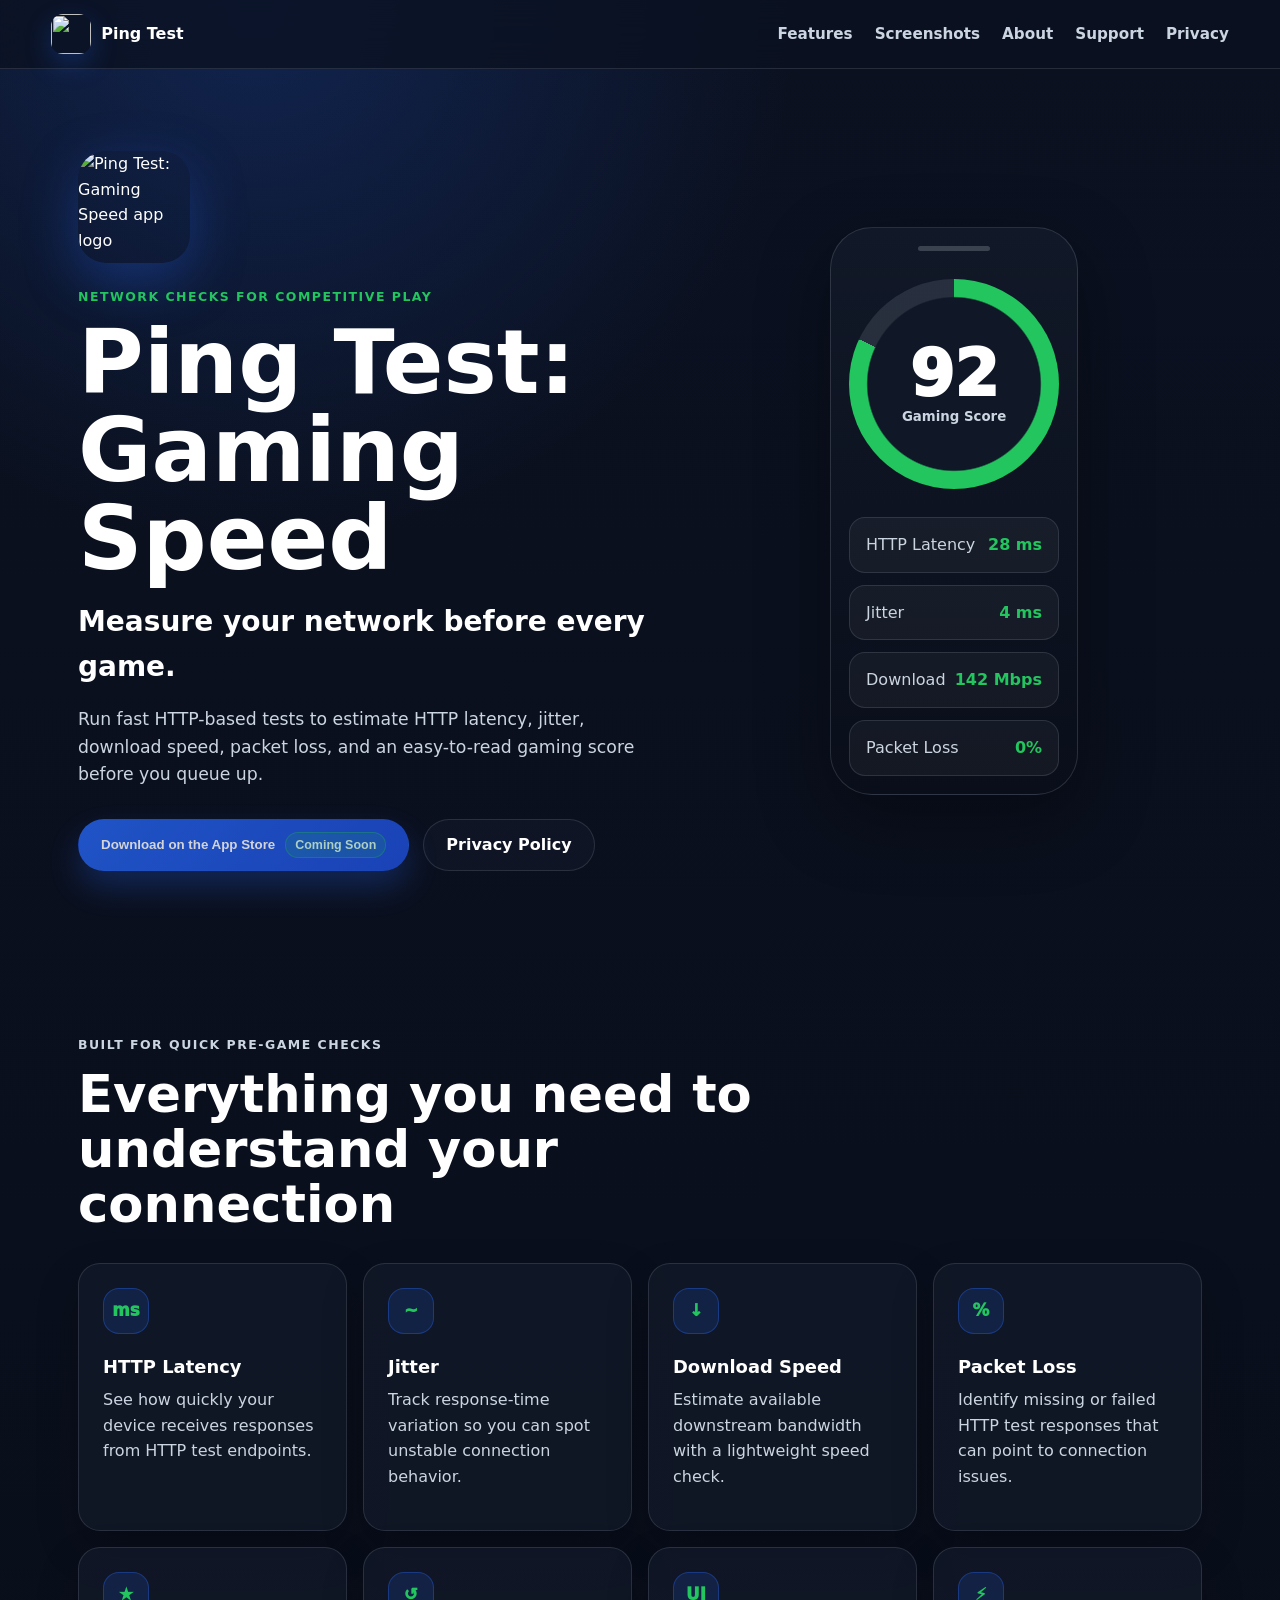
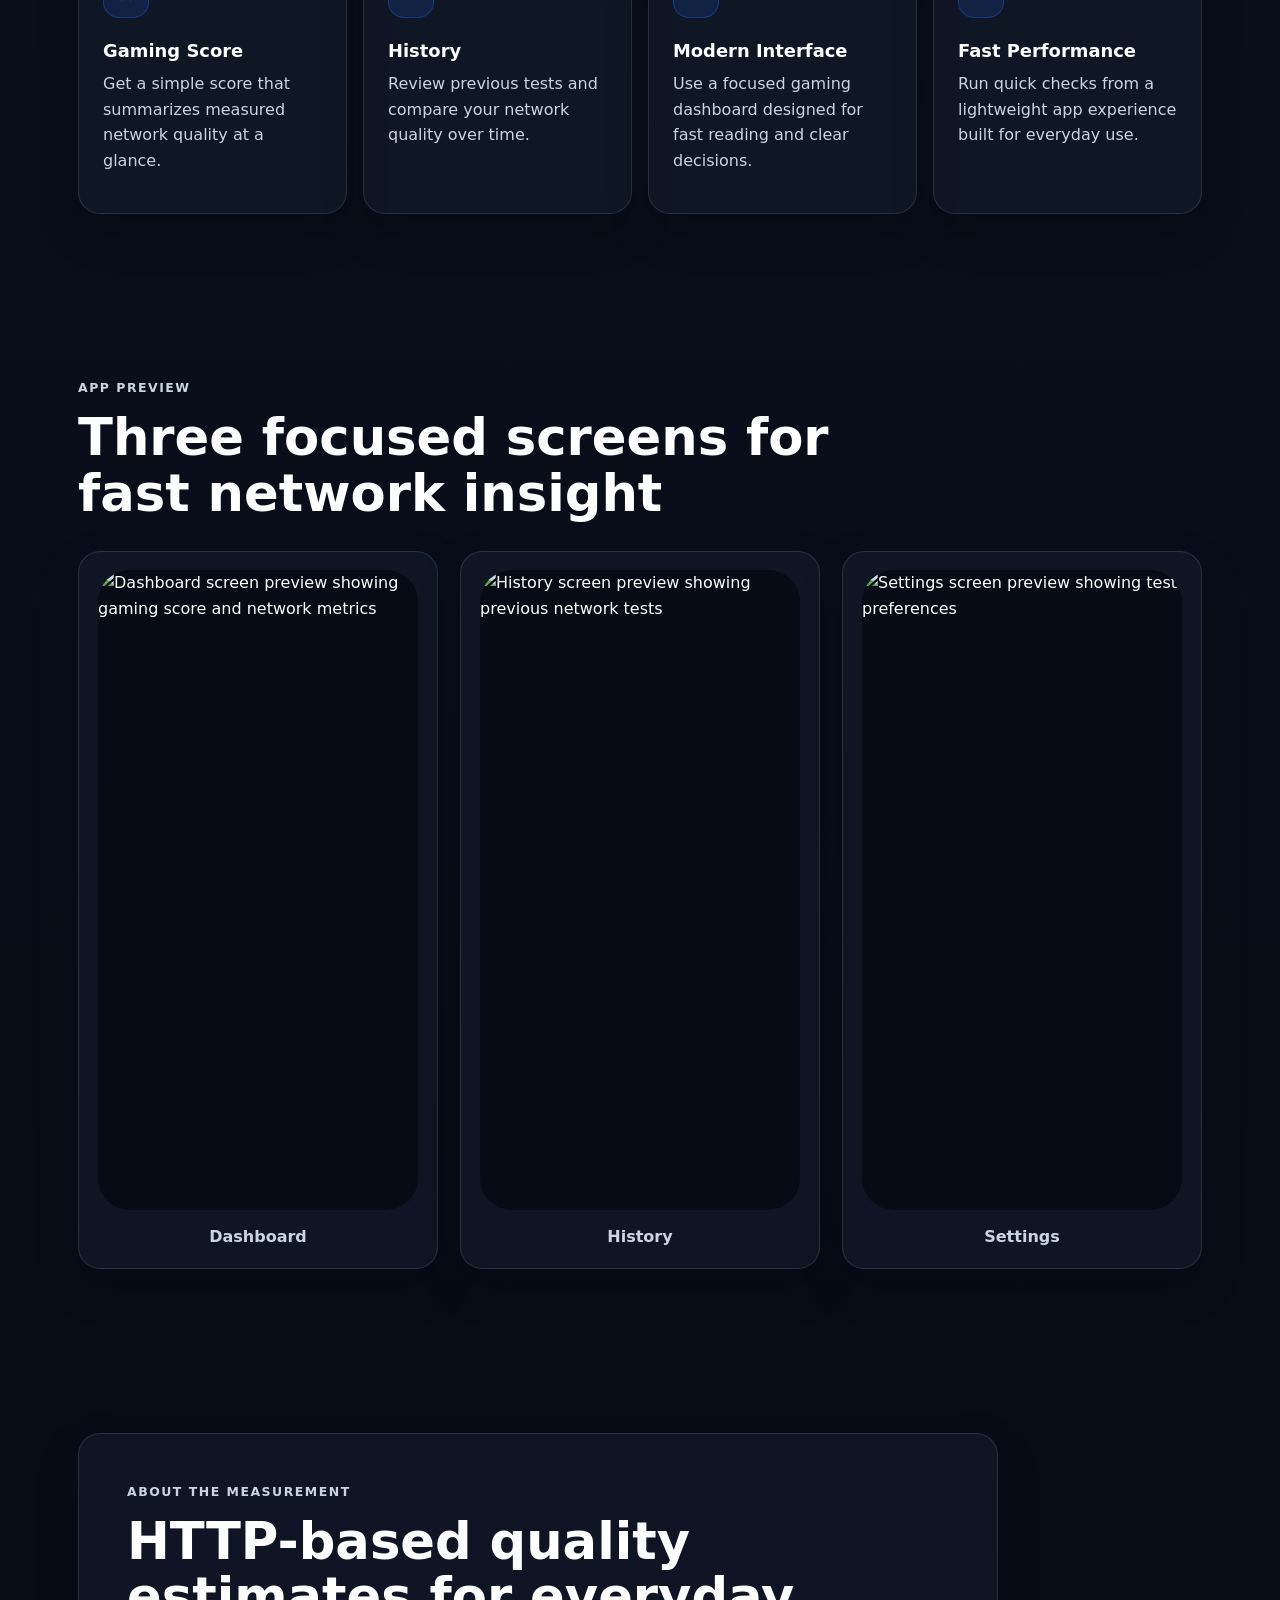
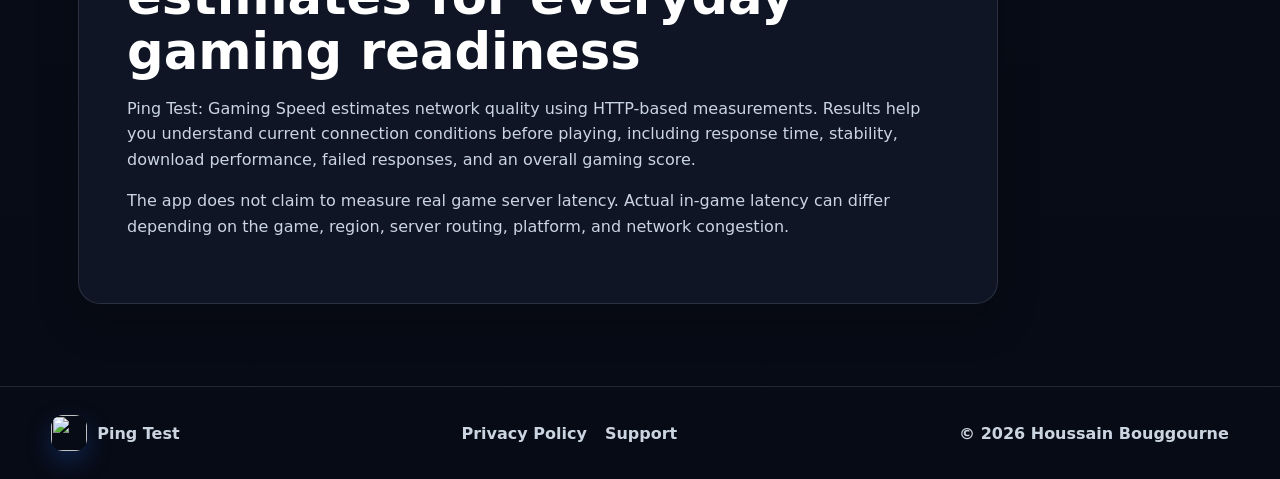
==== index.html @ 3e4aea9c "Add files via upload" ====
<!DOCTYPE html>
<html lang="en">
<head>
  <meta charset="UTF-8">
  <meta name="viewport" content="width=device-width, initial-scale=1.0">
  <title>Ping Test: Gaming Speed | Network Speed Test for Gamers</title>
  <meta name="description" content="Ping Test: Gaming Speed helps gamers estimate network quality with HTTP latency, jitter, download speed, packet loss, gaming score, and history.">
  <meta name="robots" content="index, follow">
  <link rel="canonical" href="https://example.com/">
  <link rel="icon" type="image/png" href="assets/favicon.png">
  <link rel="apple-touch-icon" href="assets/logo.png">
  <meta property="og:type" content="website">
  <meta property="og:title" content="Ping Test: Gaming Speed">
  <meta property="og:description" content="Measure your network before every game with HTTP-based latency, jitter, speed, packet loss, and gaming score insights.">
  <meta property="og:url" content="https://example.com/">
  <meta property="og:image" content="https://example.com/assets/logo.png">
  <meta name="twitter:card" content="summary_large_image">
  <meta name="twitter:title" content="Ping Test: Gaming Speed">
  <meta name="twitter:description" content="Estimate your network quality before every game.">
  <meta name="twitter:image" content="https://example.com/assets/logo.png">
  <link rel="stylesheet" href="style.css">
</head>
<body>
  <header class="site-header" data-header>
    <a class="brand" href="index.html" aria-label="Ping Test: Gaming Speed home">
      <img src="assets/logo.png" alt="" width="40" height="40">
      <span>Ping Test</span>
    </a>
    <button class="nav-toggle" type="button" aria-label="Open navigation" aria-expanded="false" data-nav-toggle>
      <span></span>
      <span></span>
      <span></span>
    </button>
    <nav class="site-nav" data-nav>
      <a href="#features">Features</a>
      <a href="#screenshots">Screenshots</a>
      <a href="#about">About</a>
      <a href="support.html">Support</a>
      <a href="privacy.html">Privacy</a>
    </nav>
  </header>

  <main>
    <section class="hero section-shell">
      <div class="hero-content reveal">
        <img class="hero-logo" src="assets/logo.png" alt="Ping Test: Gaming Speed app logo" width="112" height="112">
        <p class="eyebrow">Network checks for competitive play</p>
        <h1>Ping Test: Gaming Speed</h1>
        <p class="subtitle">Measure your network before every game.</p>
        <p class="hero-description">
          Run fast HTTP-based tests to estimate HTTP latency, jitter, download speed, packet loss, and an easy-to-read gaming score before you queue up.
        </p>
        <div class="hero-actions" aria-label="Primary actions">
          <button class="button button-primary" type="button" disabled>Download on the App Store <span>Coming Soon</span></button>
          <a class="button button-secondary" href="privacy.html">Privacy Policy</a>
        </div>
      </div>
      <div class="hero-panel reveal" aria-label="App performance summary preview">
        <div class="phone-preview">
          <div class="phone-speaker"></div>
          <div class="score-ring">
            <span>92</span>
            <small>Gaming Score</small>
          </div>
          <div class="metric-row"><span>HTTP Latency</span><strong>28 ms</strong></div>
          <div class="metric-row"><span>Jitter</span><strong>4 ms</strong></div>
          <div class="metric-row"><span>Download</span><strong>142 Mbps</strong></div>
          <div class="metric-row"><span>Packet Loss</span><strong>0%</strong></div>
        </div>
      </div>
    </section>

    <section class="features section-shell" id="features">
      <div class="section-heading reveal">
        <p class="eyebrow">Built for quick pre-game checks</p>
        <h2>Everything you need to understand your connection</h2>
      </div>
      <div class="feature-grid">
        <article class="feature-card reveal">
          <span class="feature-icon">ms</span>
          <h3>HTTP Latency</h3>
          <p>See how quickly your device receives responses from HTTP test endpoints.</p>
        </article>
        <article class="feature-card reveal">
          <span class="feature-icon">~</span>
          <h3>Jitter</h3>
          <p>Track response-time variation so you can spot unstable connection behavior.</p>
        </article>
        <article class="feature-card reveal">
          <span class="feature-icon">↓</span>
          <h3>Download Speed</h3>
          <p>Estimate available downstream bandwidth with a lightweight speed check.</p>
        </article>
        <article class="feature-card reveal">
          <span class="feature-icon">%</span>
          <h3>Packet Loss</h3>
          <p>Identify missing or failed HTTP test responses that can point to connection issues.</p>
        </article>
        <article class="feature-card reveal">
          <span class="feature-icon">★</span>
          <h3>Gaming Score</h3>
          <p>Get a simple score that summarizes measured network quality at a glance.</p>
        </article>
        <article class="feature-card reveal">
          <span class="feature-icon">↺</span>
          <h3>History</h3>
          <p>Review previous tests and compare your network quality over time.</p>
        </article>
        <article class="feature-card reveal">
          <span class="feature-icon">UI</span>
          <h3>Modern Interface</h3>
          <p>Use a focused gaming dashboard designed for fast reading and clear decisions.</p>
        </article>
        <article class="feature-card reveal">
          <span class="feature-icon">⚡</span>
          <h3>Fast Performance</h3>
          <p>Run quick checks from a lightweight app experience built for everyday use.</p>
        </article>
      </div>
    </section>

    <section class="screenshots section-shell" id="screenshots">
      <div class="section-heading reveal">
        <p class="eyebrow">App preview</p>
        <h2>Three focused screens for fast network insight</h2>
      </div>
      <div class="screenshot-grid">
        <figure class="screenshot-card reveal">
          <img src="assets/screenshots/screenshot-dashboard.svg" alt="Dashboard screen preview showing gaming score and network metrics" loading="lazy" width="320" height="640">
          <figcaption>Dashboard</figcaption>
        </figure>
        <figure class="screenshot-card reveal">
          <img src="assets/screenshots/screenshot-history.svg" alt="History screen preview showing previous network tests" loading="lazy" width="320" height="640">
          <figcaption>History</figcaption>
        </figure>
        <figure class="screenshot-card reveal">
          <img src="assets/screenshots/screenshot-settings.svg" alt="Settings screen preview showing test preferences" loading="lazy" width="320" height="640">
          <figcaption>Settings</figcaption>
        </figure>
      </div>
    </section>

    <section class="about section-shell" id="about">
      <div class="about-card reveal">
        <p class="eyebrow">About the measurement</p>
        <h2>HTTP-based quality estimates for everyday gaming readiness</h2>
        <p>
          Ping Test: Gaming Speed estimates network quality using HTTP-based measurements. Results help you understand current connection conditions before playing, including response time, stability, download performance, failed responses, and an overall gaming score.
        </p>
        <p>
          The app does not claim to measure real game server latency. Actual in-game latency can differ depending on the game, region, server routing, platform, and network congestion.
        </p>
      </div>
    </section>
  </main>

  <footer class="site-footer">
    <div class="footer-inner">
      <a class="brand" href="index.html">
        <img src="assets/logo.png" alt="" width="36" height="36">
        <span>Ping Test</span>
      </a>
      <nav aria-label="Footer navigation">
        <a href="privacy.html">Privacy Policy</a>
        <a href="support.html">Support</a>
      </nav>
      <p>© 2026 Houssain Bouggourne</p>
    </div>
  </footer>

  <script src="script.js" defer></script>
</body>
</html>
---- style.css ----
:root {
  --bg: #0B1120;
  --card: #111827;
  --primary: #2563EB;
  --accent: #22C55E;
  --text: #FFFFFF;
  --muted: #CBD5E1;
  --line: rgba(203, 213, 225, 0.14);
  --shadow: 0 24px 70px rgba(0, 0, 0, 0.36);
  --radius: 22px;
}

* {
  box-sizing: border-box;
}

html {
  scroll-behavior: smooth;
}

body {
  margin: 0;
  background:
    radial-gradient(circle at 20% 0%, rgba(37, 99, 235, 0.24), transparent 34rem),
    linear-gradient(180deg, #0B1120 0%, #070B15 100%);
  color: var(--text);
  font-family: Inter, ui-sans-serif, system-ui, -apple-system, BlinkMacSystemFont, "Segoe UI", sans-serif;
  line-height: 1.6;
  min-height: 100vh;
}

img {
  display: block;
  max-width: 100%;
}

a {
  color: inherit;
  text-decoration: none;
}

a:focus-visible,
button:focus-visible,
summary:focus-visible {
  outline: 3px solid rgba(34, 197, 94, 0.8);
  outline-offset: 4px;
}

.site-header {
  align-items: center;
  backdrop-filter: blur(18px);
  background: rgba(11, 17, 32, 0.78);
  border-bottom: 1px solid var(--line);
  display: flex;
  justify-content: space-between;
  left: 0;
  padding: 14px clamp(18px, 4vw, 56px);
  position: sticky;
  right: 0;
  top: 0;
  z-index: 20;
}

.brand {
  align-items: center;
  display: inline-flex;
  font-weight: 800;
  gap: 10px;
  letter-spacing: 0;
}

.brand img {
  border-radius: 12px;
  box-shadow: 0 10px 26px rgba(37, 99, 235, 0.28);
}

.site-nav {
  align-items: center;
  display: flex;
  gap: 22px;
}

.site-nav a {
  color: var(--muted);
  font-size: 0.95rem;
  font-weight: 700;
  transition: color 180ms ease, transform 180ms ease;
}

.site-nav a:hover,
.site-nav a[aria-current="page"] {
  color: var(--text);
  transform: translateY(-1px);
}

.nav-toggle {
  background: transparent;
  border: 0;
  display: none;
  height: 42px;
  padding: 8px;
  width: 42px;
}

.nav-toggle span {
  background: var(--text);
  border-radius: 999px;
  display: block;
  height: 2px;
  margin: 6px 0;
  transition: transform 180ms ease, opacity 180ms ease;
}

.section-shell {
  margin: 0 auto;
  max-width: 1180px;
  padding: 82px clamp(18px, 4vw, 28px);
}

.hero {
  align-items: center;
  display: grid;
  gap: 46px;
  grid-template-columns: minmax(0, 1.08fr) minmax(290px, 0.92fr);
  min-height: calc(100vh - 72px);
}

.hero-logo {
  border-radius: 28px;
  box-shadow: 0 18px 54px rgba(37, 99, 235, 0.34);
  margin-bottom: 24px;
}

.eyebrow {
  color: var(--accent);
  font-size: 0.78rem;
  font-weight: 900;
  letter-spacing: 0.12em;
  margin: 0 0 12px;
  text-transform: uppercase;
}

h1,
h2,
h3,
p {
  margin-top: 0;
}

h1 {
  font-size: clamp(2.55rem, 7vw, 5.9rem);
  line-height: 0.98;
  margin-bottom: 18px;
  max-width: 820px;
}

h2 {
  font-size: clamp(2rem, 4vw, 3.35rem);
  line-height: 1.08;
  margin-bottom: 16px;
}

h3 {
  font-size: 1.12rem;
  line-height: 1.2;
  margin-bottom: 10px;
}

.subtitle {
  color: var(--text);
  font-size: clamp(1.25rem, 2.4vw, 1.75rem);
  font-weight: 800;
  margin-bottom: 16px;
}

.hero-description,
.section-heading p,
.about-card p,
.content-card p,
.page-hero p,
.feature-card p {
  color: var(--muted);
}

.hero-description {
  font-size: 1.08rem;
  max-width: 650px;
}

.hero-actions {
  display: flex;
  flex-wrap: wrap;
  gap: 14px;
  margin-top: 30px;
}

.button {
  align-items: center;
  border-radius: 999px;
  border: 1px solid transparent;
  display: inline-flex;
  font-weight: 900;
  gap: 10px;
  justify-content: center;
  min-height: 52px;
  padding: 0 22px;
  transition: transform 180ms ease, box-shadow 180ms ease, border-color 180ms ease;
}

.button:hover {
  transform: translateY(-2px);
}

.button-primary {
  background: linear-gradient(135deg, var(--primary), #1D4ED8);
  box-shadow: 0 16px 32px rgba(37, 99, 235, 0.34);
  color: var(--text);
}

.button-primary:disabled {
  cursor: not-allowed;
  opacity: 0.82;
}

.button-primary span {
  background: rgba(34, 197, 94, 0.16);
  border: 1px solid rgba(34, 197, 94, 0.38);
  border-radius: 999px;
  color: #D1FAE5;
  font-size: 0.78rem;
  padding: 5px 9px;
}

.button-secondary {
  background: rgba(17, 24, 39, 0.74);
  border-color: var(--line);
  color: var(--text);
}

.button-secondary:hover,
.feature-card:hover,
.screenshot-card:hover {
  border-color: rgba(34, 197, 94, 0.42);
  box-shadow: 0 24px 58px rgba(0, 0, 0, 0.34);
}

.hero-panel {
  display: grid;
  justify-content: center;
}

.phone-preview {
  background: linear-gradient(180deg, #111827, #090E1A);
  border: 1px solid rgba(203, 213, 225, 0.16);
  border-radius: 42px;
  box-shadow: var(--shadow);
  max-width: 350px;
  padding: 18px;
  position: relative;
  width: min(100%, 350px);
}

.phone-speaker {
  background: rgba(203, 213, 225, 0.22);
  border-radius: 999px;
  height: 5px;
  margin: 0 auto 28px;
  width: 72px;
}

.score-ring {
  align-items: center;
  aspect-ratio: 1;
  background:
    radial-gradient(circle, #101827 58%, transparent 59%),
    conic-gradient(var(--accent) 0 82%, rgba(203, 213, 225, 0.13) 82% 100%);
  border-radius: 999px;
  display: flex;
  flex-direction: column;
  justify-content: center;
  margin: 0 auto 28px;
  width: 210px;
}

.score-ring span {
  font-size: 4rem;
  font-weight: 950;
  line-height: 1;
}

.score-ring small {
  color: var(--muted);
  font-weight: 800;
}

.metric-row {
  align-items: center;
  background: rgba(255, 255, 255, 0.045);
  border: 1px solid var(--line);
  border-radius: 16px;
  display: flex;
  justify-content: space-between;
  margin-top: 12px;
  padding: 14px 16px;
}

.metric-row span {
  color: var(--muted);
}

.metric-row strong {
  color: var(--accent);
}

.section-heading {
  margin-bottom: 30px;
  max-width: 780px;
}

.feature-grid {
  display: grid;
  gap: 16px;
  grid-template-columns: repeat(4, minmax(0, 1fr));
}

.feature-card,
.screenshot-card,
.about-card,
.content-card {
  background: rgba(17, 24, 39, 0.86);
  border: 1px solid var(--line);
  border-radius: var(--radius);
  box-shadow: 0 18px 44px rgba(0, 0, 0, 0.2);
}

.feature-card {
  min-height: 224px;
  padding: 24px;
  transition: transform 180ms ease, box-shadow 180ms ease, border-color 180ms ease;
}

.feature-card:hover,
.screenshot-card:hover {
  transform: translateY(-5px);
}

.feature-icon {
  align-items: center;
  background: rgba(37, 99, 235, 0.16);
  border: 1px solid rgba(37, 99, 235, 0.38);
  border-radius: 16px;
  color: var(--accent);
  display: inline-flex;
  font-size: 1.05rem;
  font-weight: 950;
  height: 46px;
  justify-content: center;
  margin-bottom: 22px;
  width: 46px;
}

.screenshot-grid {
  display: grid;
  gap: 22px;
  grid-template-columns: repeat(3, minmax(0, 1fr));
}

.screenshot-card {
  margin: 0;
  padding: 18px;
  transition: transform 180ms ease, box-shadow 180ms ease, border-color 180ms ease;
}

.screenshot-card img {
  background: #070B15;
  border-radius: 32px;
  margin: 0 auto;
}

.screenshot-card figcaption {
  color: var(--muted);
  font-weight: 800;
  margin-top: 14px;
  text-align: center;
}

.about-card,
.content-card {
  padding: clamp(26px, 5vw, 48px);
}

.about-card {
  max-width: 920px;
}

.page-main {
  min-height: 70vh;
}

.page-hero {
  padding-bottom: 36px;
}

.page-hero h1 {
  font-size: clamp(2.5rem, 6vw, 4.8rem);
  margin-bottom: 16px;
}

.content-section {
  padding-top: 20px;
}

.content-card {
  max-width: 900px;
}

.content-card h2 {
  font-size: 1.55rem;
  margin-top: 30px;
}

.content-card a {
  color: #93C5FD;
  font-weight: 800;
}

.link-list {
  color: var(--muted);
  padding-left: 20px;
}

details {
  border-top: 1px solid var(--line);
  padding: 20px 0;
}

details:last-child {
  border-bottom: 1px solid var(--line);
}

summary {
  cursor: pointer;
  font-size: 1.08rem;
  font-weight: 900;
}

details p {
  margin: 12px 0 0;
}

.site-footer {
  border-top: 1px solid var(--line);
  padding: 28px clamp(18px, 4vw, 56px);
}

.footer-inner {
  align-items: center;
  display: flex;
  gap: 24px;
  justify-content: space-between;
  margin: 0 auto;
  max-width: 1180px;
}

.footer-inner nav {
  display: flex;
  gap: 18px;
}

.footer-inner a,
.footer-inner p {
  color: var(--muted);
  font-weight: 700;
  margin: 0;
}

.footer-inner a:hover {
  color: var(--text);
}

.reveal {
  opacity: 0;
  transform: translateY(18px);
  transition: opacity 600ms ease, transform 600ms ease;
}

.reveal.is-visible {
  opacity: 1;
  transform: translateY(0);
}

@media (prefers-reduced-motion: reduce) {
  *,
  *::before,
  *::after {
    scroll-behavior: auto !important;
    transition-duration: 0.01ms !important;
    animation-duration: 0.01ms !important;
    animation-iteration-count: 1 !important;
  }
}

@media (max-width: 980px) {
  .hero {
    grid-template-columns: 1fr;
    min-height: auto;
    padding-top: 62px;
  }

  .feature-grid {
    grid-template-columns: repeat(2, minmax(0, 1fr));
  }
}

@media (max-width: 760px) {
  .nav-toggle {
    display: block;
  }

  .nav-toggle.is-open span:nth-child(1) {
    transform: translateY(8px) rotate(45deg);
  }

  .nav-toggle.is-open span:nth-child(2) {
    opacity: 0;
  }

  .nav-toggle.is-open span:nth-child(3) {
    transform: translateY(-8px) rotate(-45deg);
  }

  .site-nav {
    background: rgba(11, 17, 32, 0.98);
    border-bottom: 1px solid var(--line);
    box-shadow: var(--shadow);
    display: grid;
    gap: 0;
    left: 0;
    opacity: 0;
    padding: 10px 18px 18px;
    pointer-events: none;
    position: absolute;
    right: 0;
    top: 69px;
    transform: translateY(-10px);
    transition: opacity 180ms ease, transform 180ms ease;
  }

  .site-nav.is-open {
    opacity: 1;
    pointer-events: auto;
    transform: translateY(0);
  }

  .site-nav a {
    border-top: 1px solid var(--line);
    padding: 15px 0;
  }

  .section-shell {
    padding: 62px 18px;
  }

  .hero-actions,
  .footer-inner,
  .footer-inner nav {
    align-items: stretch;
    flex-direction: column;
  }

  .button {
    width: 100%;
  }

  .screenshot-grid,
  .feature-grid {
    grid-template-columns: 1fr;
  }

  .feature-card {
    min-height: auto;
  }
}
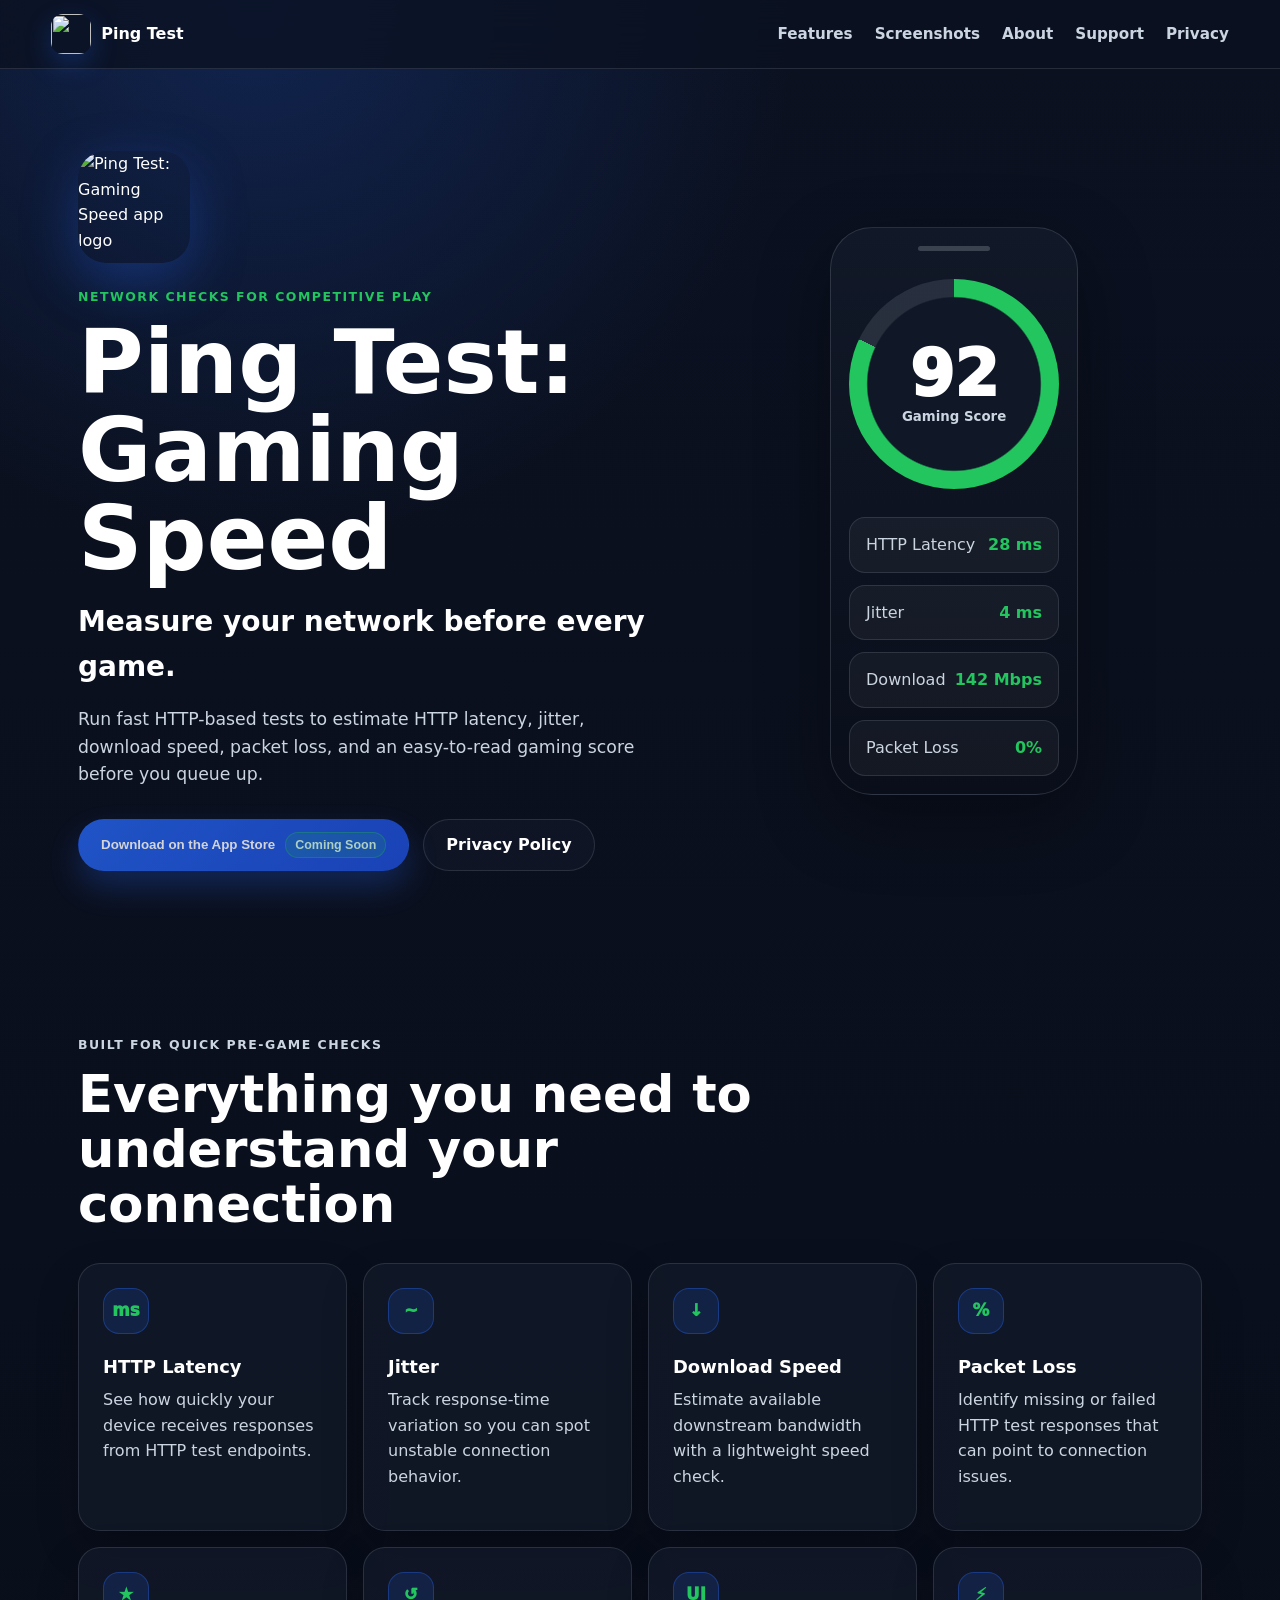
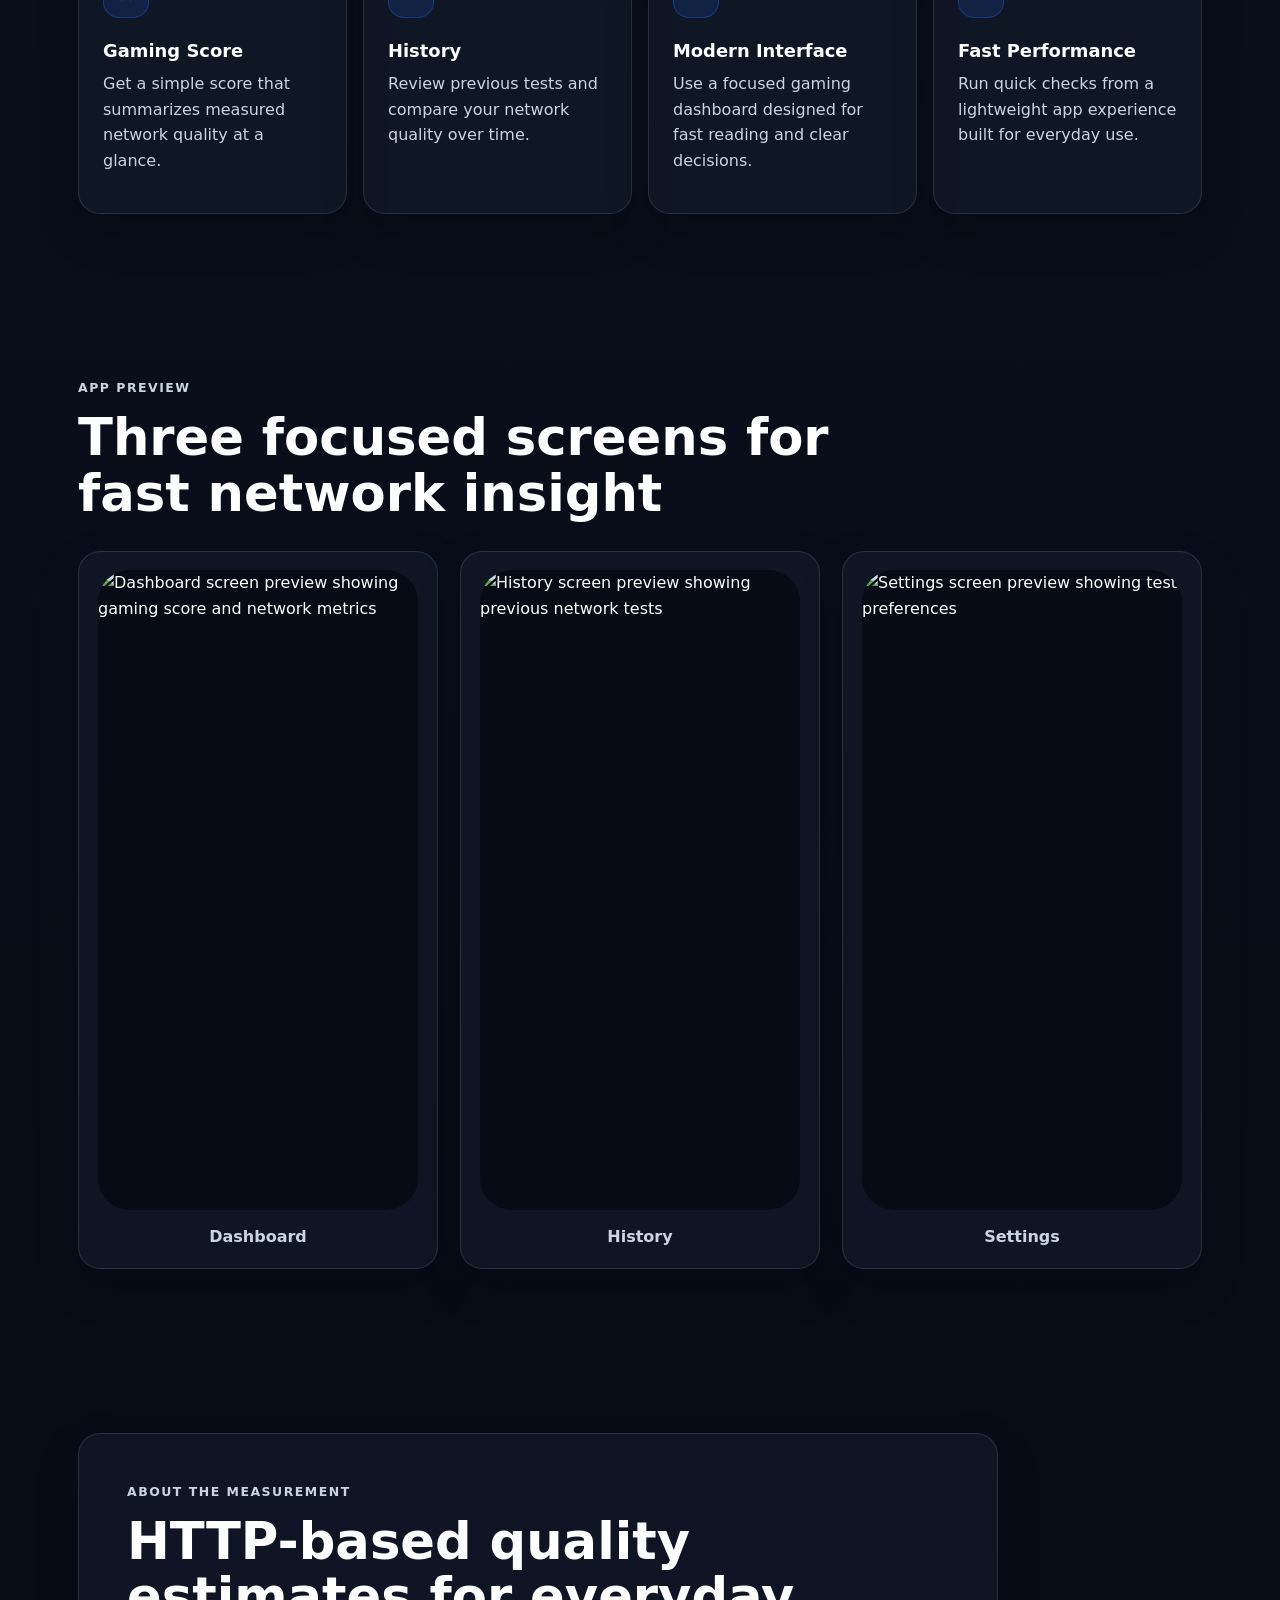
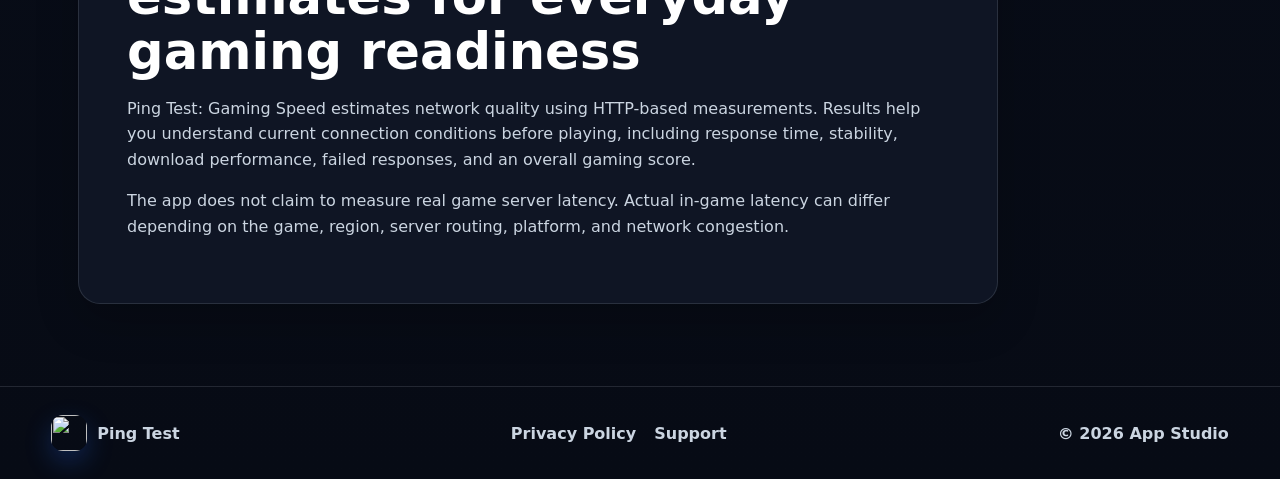
==== commit 6950f483: "Update index.html" ====
--- a/index.html
+++ b/index.html
@@ -164,7 +164,7 @@
         <a href="privacy.html">Privacy Policy</a>
         <a href="support.html">Support</a>
       </nav>
-      <p>© 2026 Houssain Bouggourne</p>
+      <p>© 2026 App Studio</p>
     </div>
   </footer>
 
